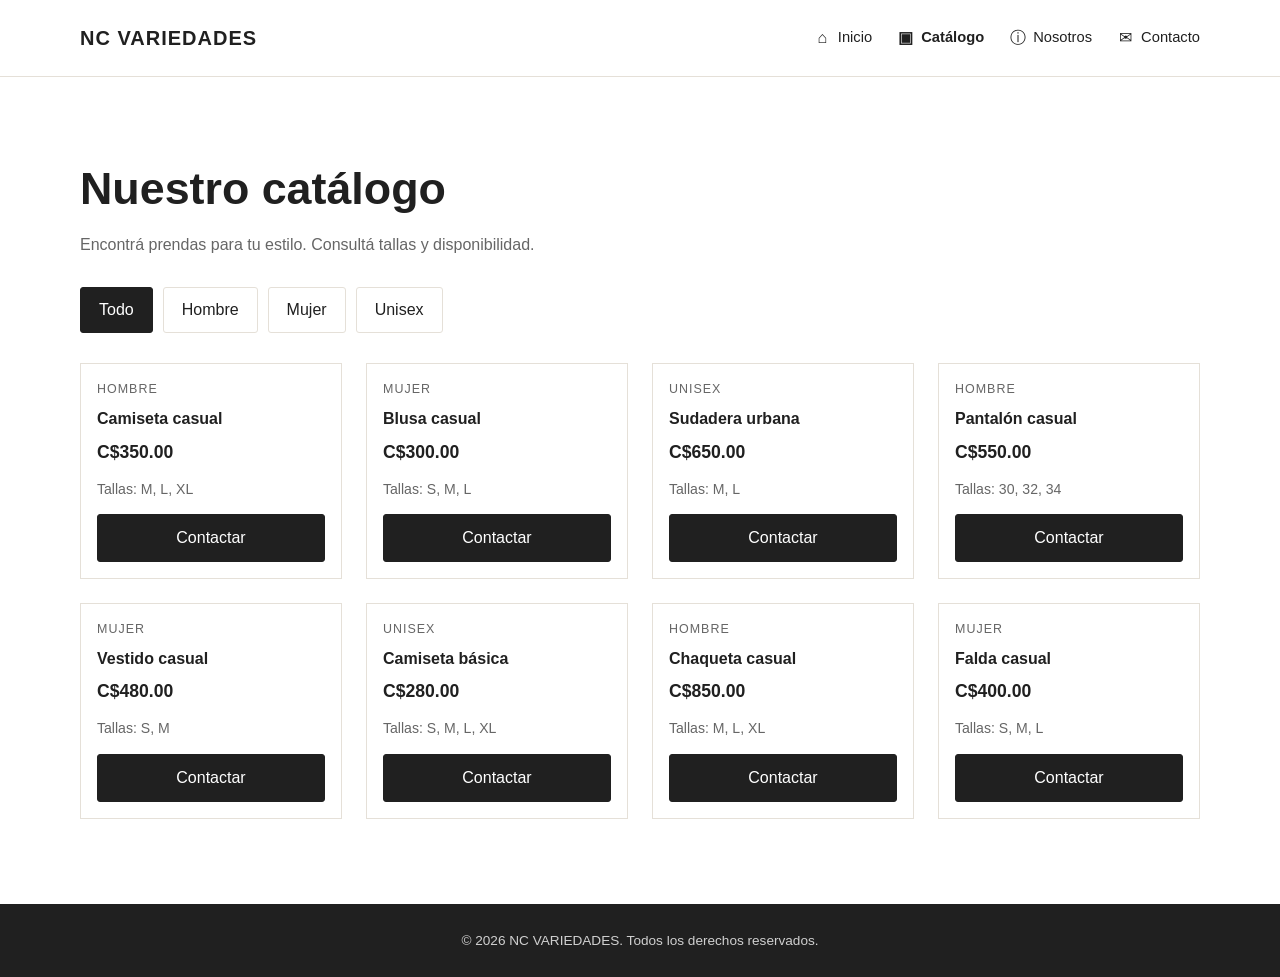
==== catalogo.html @ 1c14bca3 "Organizar archivos de NC Variedades" ====
<!DOCTYPE html>
<html lang="es">
<head>
    <meta charset="UTF-8">
    <meta name="viewport" content="width=device-width, initial-scale=1.0">

    <title>Catálogo | NC Variedades</title>
    <meta name="description" content="Explorá las prendas disponibles en NC Variedades.">

    <link rel="stylesheet" href="styles.css">

    <script src="products.js" defer></script>
    <script src="app.js" defer></script>
</head>
<body>

    <!-- ENCABEZADO -->
    <header class="header">
        <div class="container">

           <span class="logo">
    NC VARIEDADES
</span>

            <nav class="navigation">
                <a href="index.html">
                    <span class="nav-icon">⌂</span>
                    Inicio
                </a>

                <a href="catalogo.html" aria-current="page">
                    <span class="nav-icon">▣</span>
                    Catálogo
                </a>

                <a href="nosotros.html">
                    <span class="nav-icon">ⓘ</span>
                    Nosotros
                </a>

                <a href="contacto.html">
                    <span class="nav-icon">✉</span>
                    Contacto
                </a>
            </nav>

        </div>
    </header>

    <!-- CATÁLOGO -->
    <main>
        <section class="catalog-section">
            <div class="container">

                <h1>Nuestro catálogo</h1>

                <p class="section-description">
                    Encontrá prendas para tu estilo.
                    Consultá tallas y disponibilidad.
                </p>

                <!-- FILTROS DE CATEGORÍA -->
                <div id="categories" class="categories">

                    <button class="category-button active"
                            data-category="todos">
                        Todo
                    </button>

                    <button class="category-button"
                            data-category="hombre">
                        Hombre
                    </button>

                    <button class="category-button"
                            data-category="mujer">
                        Mujer
                    </button>

                    <button class="category-button"
                            data-category="unisex">
                        Unisex
                    </button>

                </div>

                <!-- AQUÍ SE CARGAN LAS PRENDAS -->
                <div id="product-list" class="product-grid">
                    <!-- JavaScript mostrará las prendas aquí. -->
                </div>

                <p id="empty-message" hidden>
                    No hay prendas disponibles en esta categoría.
                </p>

            </div>
        </section>
    </main>

    <!-- PIE DE PÁGINA -->
    <footer class="footer">
        <div class="container">
            <p>
                &copy; <span id="current-year"></span>
                NC VARIEDADES. Todos los derechos reservados.
            </p>
        </div>
    </footer>

    <!-- AÑO AUTOMÁTICO -->
    <script>
        document.getElementById("current-year").textContent =
            new Date().getFullYear();
    </script>

</body>
</html>
---- styles.css ----
/* ========================================
   NC VARIEDADES - ESTILOS GENERALES
======================================== */

:root {
    --grafito: #202020;
    --marfil: #F7F5F0;
    --arena: #B7A58A;
    --blanco: #FFFFFF;
    --texto-secundario: #666666;
    --borde: #E5E0D8;
}

* {
    margin: 0;
    padding: 0;
    box-sizing: border-box;
}

html {
    scroll-behavior: smooth;
    scroll-padding-top: 90px;
}

body {
    font-family: Arial, Helvetica, sans-serif;
    background-color: var(--marfil);
    color: var(--grafito);
    line-height: 1.6;
}

a {
    color: inherit;
    text-decoration: none;
}

button {
    font: inherit;
    cursor: pointer;
}

.container {
    width: min(1120px, 90%);
    margin: 0 auto;
}

/* ========================================
   ENCABEZADO Y NAVEGACIÓN
======================================== */

.header {
    background-color: var(--blanco);
    border-bottom: 1px solid var(--borde);
    position: sticky;
    top: 0;
    z-index: 100;
}

.header .container {
    min-height: 76px;
    display: flex;
    align-items: center;
    justify-content: space-between;
    gap: 24px;
}

.logo {
    font-size: 1.25rem;
    font-weight: 800;
    letter-spacing: 1px;
    white-space: nowrap;
}

.navigation {
    display: flex;
    align-items: center;
    gap: 24px;
}

.navigation a {
    display: inline-flex;
    align-items: center;
    font-size: 0.92rem;
    white-space: nowrap;
    transition: color 0.2s ease;
}

.navigation a:hover {
    color: #8B7355;
}

.navigation a[aria-current="page"] {
    font-weight: 700;
}

.nav-icon {
    display: inline-flex;
    align-items: center;
    justify-content: center;
    width: 19px;
    margin-right: 6px;
    font-size: 1rem;
    line-height: 1;
    filter: grayscale(1);
}

.header-button,
.button {
    display: inline-flex;
    align-items: center;
    justify-content: center;
    background-color: var(--grafito);
    color: var(--blanco);
    padding: 12px 22px;
    border: 1px solid var(--grafito);
    border-radius: 3px;
    font-weight: 600;
    transition: background-color 0.2s ease;
}

.header-button:hover,
.button:hover {
    background-color: #444444;
}

/* ========================================
   PORTADA PRINCIPAL
======================================== */

.hero {
    padding: 110px 0 120px;
    background-color: var(--marfil);
}

.hero .container {
    max-width: 850px;
    text-align: center;
}

.eyebrow {
    font-size: 0.76rem;
    font-weight: 700;
    letter-spacing: 2px;
    color: #8B7355;
    margin-bottom: 18px;
}

.hero h1 {
    font-size: clamp(2.4rem, 6vw, 4.5rem);
    line-height: 1.1;
    letter-spacing: -2px;
    max-width: 800px;
    margin: 0 auto 24px;
}

.hero-description {
    max-width: 560px;
    margin: 0 auto 30px;
    color: var(--texto-secundario);
    font-size: 1.05rem;
}

/* ========================================
   CATÁLOGO DE PRODUCTOS
======================================== */

.catalog-section {
    background-color: var(--blanco);
    padding: 85px 0;
}

.catalog-section h1,
.about-section h1,
.contact-section h1 {
    font-size: clamp(2rem, 4vw, 2.8rem);
    line-height: 1.2;
    margin-bottom: 16px;
}

.section-description {
    color: var(--texto-secundario);
}

.categories {
    display: flex;
    flex-wrap: wrap;
    gap: 10px;
    margin: 30px 0;
}

.category-button {
    background-color: transparent;
    color: var(--grafito);
    border: 1px solid var(--borde);
    border-radius: 3px;
    padding: 9px 18px;
    transition: all 0.2s ease;
}

.category-button:hover,
.category-button.active {
    background-color: var(--grafito);
    color: var(--blanco);
    border-color: var(--grafito);
}

.product-grid {
    display: grid;
    grid-template-columns: repeat(4, minmax(0, 1fr));
    gap: 24px;
}

.product-card {
    min-width: 0;
    background-color: var(--blanco);
    border: 1px solid var(--borde);
    overflow: hidden;
    transition: transform 0.2s ease, box-shadow 0.2s ease;
}

.product-card:hover {
    transform: translateY(-4px);
    box-shadow: 0 10px 24px rgba(0, 0, 0, 0.07);
}

.product-image {
    width: 100%;
    aspect-ratio: 3 / 4;
    object-fit: cover;
    display: block;
    background-color: var(--marfil);
}

.product-info {
    padding: 16px;
}

.product-category {
    color: var(--texto-secundario);
    font-size: 0.78rem;
    text-transform: uppercase;
    letter-spacing: 1px;
}

.product-name {
    font-size: 1rem;
    margin: 6px 0;
}

.product-price {
    font-size: 1.1rem;
    font-weight: 700;
    margin-bottom: 12px;
}

.product-size {
    font-size: 0.88rem;
    color: var(--texto-secundario);
    margin-bottom: 14px;
}

.product-button {
    display: block;
    text-align: center;
    width: 100%;
    padding: 10px;
    border: 1px solid var(--grafito);
    background-color: var(--grafito);
    color: var(--blanco);
    border-radius: 3px;
}

.product-button:hover {
    background-color: #444444;
}

#empty-message {
    margin-top: 24px;
    color: var(--texto-secundario);
}

/* ========================================
   SECCIÓN NOSOTROS
======================================== */

.about-section {
    padding: 85px 0;
    background-color: var(--marfil);
}

.about-section .container {
    max-width: 760px;
    text-align: center;
}

.about-section p:last-child {
    color: var(--texto-secundario);
}

/* ========================================
   CONTACTO
======================================== */

.contact-section {
    padding: 85px 0;
    text-align: center;
    background-color: var(--blanco);
}

.contact-section p:not(.eyebrow) {
    color: var(--texto-secundario);
    margin-bottom: 26px;
}

/* ========================================
   BOTONES DE CONTACTO
======================================== */

.contact-buttons {
    display: flex;
    flex-wrap: wrap;
    justify-content: center;
    gap: 15px;
    margin: 28px 0;
}

.contact-buttons .button {
    display: inline-flex;
    justify-content: center;
    align-items: center;
    gap: 9px;
    padding: 14px 25px;
    min-width: 170px;
    background-color: #171717;
    color: var(--blanco);
    border: 1px solid #171717;
    border-radius: 8px;
    font-size: 16px;
    font-weight: 700;
    text-decoration: none;
    box-shadow: 0 4px 10px rgba(0, 0, 0, 0.12);
    transition: transform 0.25s ease,
                box-shadow 0.25s ease,
                background-color 0.25s ease;
}

.contact-buttons .social-icon {
    display: inline-flex;
    align-items: center;
    justify-content: center;
    font-size: 1.15rem;
    line-height: 1;
}

.contact-buttons .button-whatsapp .social-icon {
    color: #25D366;
}

.contact-buttons .button-instagram .social-icon {
    color: #E1306C;
}

.contact-buttons .button-catalog .social-icon {
    color: var(--blanco);
}

.contact-buttons .button:hover {
    transform: translateY(-3px);
    background-color: #333333;
    box-shadow: 0 7px 16px rgba(0, 0, 0, 0.20);
}

/* ========================================
   PIE DE PÁGINA
======================================== */

.footer {
    background-color: var(--grafito);
    color: var(--blanco);
    padding: 26px 0;
    text-align: center;
}

.footer p {
    font-size: 0.85rem;
    color: #D0D0D0;
}

/* ========================================
   ADAPTACIÓN A TABLET Y MÓVIL
======================================== */

@media (max-width: 900px) {
    .product-grid {
        grid-template-columns: repeat(2, minmax(0, 1fr));
    }

    .header .container {
        flex-wrap: wrap;
        justify-content: center;
        padding: 16px 0;
    }

    .navigation {
        justify-content: center;
        gap: 16px;
        flex-wrap: wrap;
    }
}

@media (max-width: 600px) {
    .header .container {
        justify-content: center;
        gap: 14px;
    }

    .logo {
        width: 100%;
        text-align: center;
    }

    .navigation {
        justify-content: center;
        gap: 12px 16px;
    }

    .navigation a {
        font-size: 0.85rem;
    }

    .nav-icon {
        width: 16px;
        margin-right: 4px;
        font-size: 0.9rem;
    }

    .header-button {
        display: none;
    }

    .hero {
        padding: 75px 0 85px;
    }

    .hero h1 {
        letter-spacing: -1px;
    }

    .catalog-section,
    .about-section,
    .contact-section {
        padding: 60px 0;
    }

    .product-grid {
        gap: 12px;
    }

    .product-info {
        padding: 12px;
    }

    .product-name {
        font-size: 0.92rem;
    }

    .product-price {
        font-size: 1rem;
    }

    .product-button {
        font-size: 0.85rem;
    }

    .contact-buttons {
        flex-direction: column;
        align-items: stretch;
    }

    .contact-buttons .button {
        width: 100%;
        min-width: 0;
        box-sizing: border-box;
    }
}
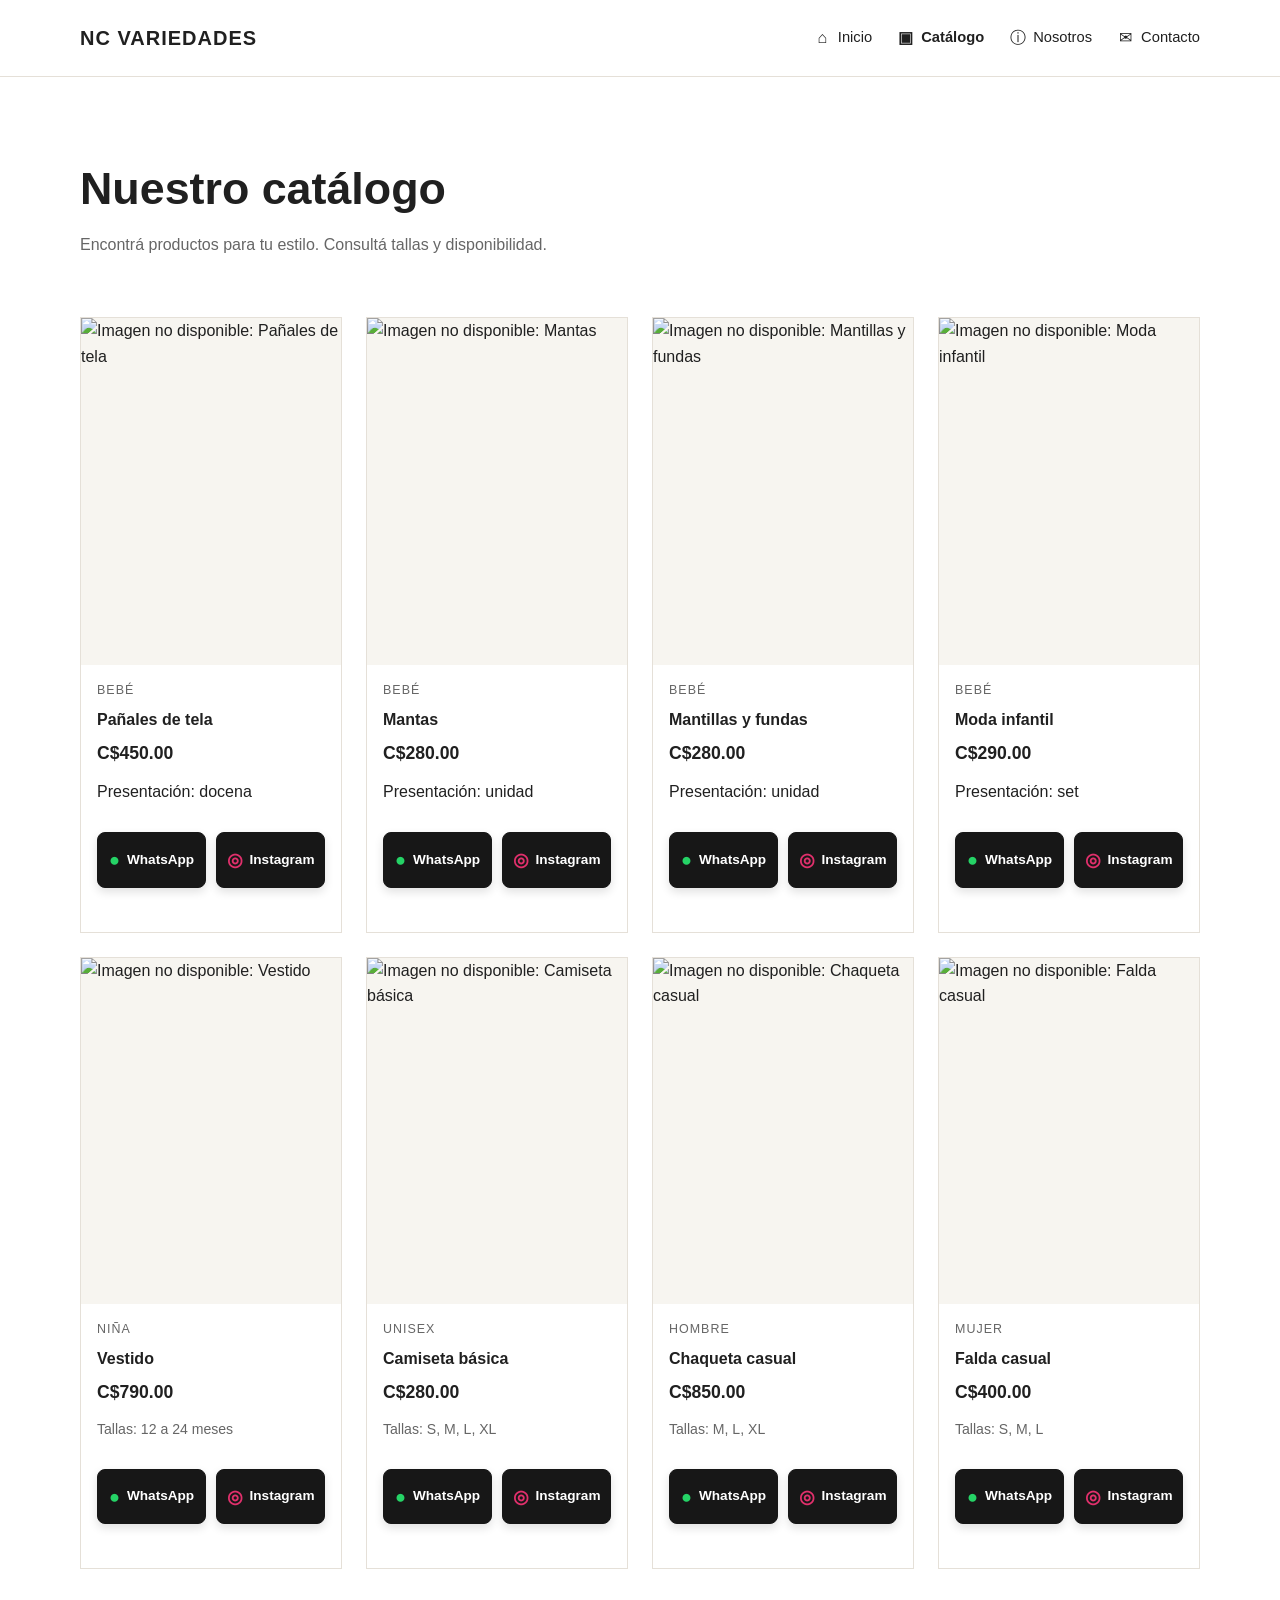
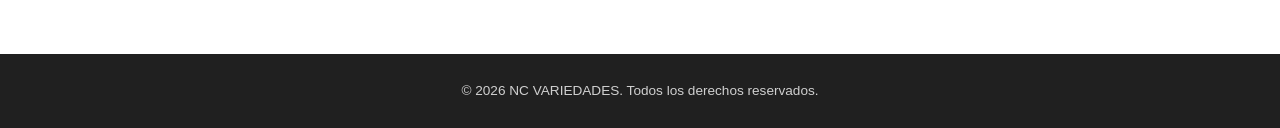
==== commit f30595e4: "update 2" ====
--- a/catalogo.html
+++ b/catalogo.html
@@ -6,10 +6,11 @@
     <meta name="viewport" content="width=device-width, initial-scale=1.0">
 
     <title>Catálogo | NC Variedades</title>
-    <meta name="description" content="Explorá las prendas disponibles en NC Variedades.">
+    <meta name="description" content="Explorá los productos disponibles en NC Variedades.">
 
     <link rel="stylesheet" href="styles.css">
 
+    <!-- Inventario y funcionamiento del catálogo -->
     <script src="products.js" defer></script>
     <script src="app.js" defer></script>
 </head>
@@ -19,9 +20,7 @@
     <header class="header">
         <div class="container">
 
-           <span class="logo">
-    NC VARIEDADES
-</span>
+            <span class="logo">NC VARIEDADES</span>
 
             <nav class="navigation">
                 <a href="index.html">
@@ -56,42 +55,31 @@
                 <h1>Nuestro catálogo</h1>
 
                 <p class="section-description">
-                    Encontrá prendas para tu estilo.
+                    Encontrá productos para tu estilo.
                     Consultá tallas y disponibilidad.
                 </p>
 
-                <!-- FILTROS DE CATEGORÍA -->
-                <div id="categories" class="categories">
-
-                    <button class="category-button active"
-                            data-category="todos">
-                        Todo
-                    </button>
-
-                    <button class="category-button"
-                            data-category="hombre">
-                        Hombre
-                    </button>
-
-                    <button class="category-button"
-                            data-category="mujer">
-                        Mujer
-                    </button>
-
-                    <button class="category-button"
-                            data-category="unisex">
-                        Unisex
-                    </button>
-
+                <!-- CATEGORÍAS GENERADAS AUTOMÁTICAMENTE -->
+                <div
+                    id="categories"
+                    class="categories"
+                    aria-label="Filtrar productos por categoría"
+                >
+                    <!-- app.js generará los botones aquí -->
                 </div>
 
-                <!-- AQUÍ SE CARGAN LAS PRENDAS -->
-                <div id="product-list" class="product-grid">
-                    <!-- JavaScript mostrará las prendas aquí. -->
+                <!-- PRODUCTOS DEL INVENTARIO -->
+                <div
+                    id="product-list"
+                    class="product-grid"
+                    aria-live="polite"
+                >
+                    <!-- app.js mostrará los productos aquí -->
                 </div>
 
+                <!-- MENSAJE CUANDO NO HAY PRODUCTOS -->
                 <p id="empty-message" hidden>
-                    No hay prendas disponibles en esta categoría.
+                    No hay productos disponibles en esta categoría.
                 </p>
 
             </div>
@@ -108,11 +96,5 @@
         </div>
     </footer>
 
-    <!-- AÑO AUTOMÁTICO -->
-    <script>
-        document.getElementById("current-year").textContent =
-            new Date().getFullYear();
-    </script>
-
 </body>
 </html>
--- a/styles.css
+++ b/styles.css
@@ -273,6 +273,54 @@
 
 .product-button:hover {
     background-color: #444444;
+}
+
+/* BOTONES DEL CATÁLOGO: MISMO ESTILO QUE CONTACTO */
+
+.product-buttons {
+    display: grid;
+    grid-template-columns: 1fr 1fr;
+    gap: 10px;
+    margin: 28px 0;
+}
+
+.product-buttons .product-button {
+    display: inline-flex;
+    justify-content: center;
+    align-items: center;
+    gap: 7px;
+    width: 100%;
+    min-width: 0;
+    padding: 12px 8px;
+    background-color: #171717;
+    color: var(--blanco);
+    border: 1px solid #171717;
+    border-radius: 8px;
+    font-size: 0.85rem;
+    font-weight: 700;
+    text-decoration: none;
+    box-shadow: 0 4px 10px rgba(0, 0, 0, 0.12);
+    transition: transform 0.25s ease,
+                box-shadow 0.25s ease,
+                background-color 0.25s ease;
+}
+
+.product-buttons .product-button:hover {
+    transform: translateY(-3px);
+    background-color: #333333;
+    box-shadow: 0 7px 16px rgba(0, 0, 0, 0.20);
+}
+
+.product-buttons .whatsapp-button::before {
+    content: "●";
+    color: #25D366;
+    font-size: 1.15rem;
+}
+
+.product-buttons .instagram-button::before {
+    content: "◎";
+    color: #E1306C;
+    font-size: 1.15rem;
 }
 
 #empty-message {
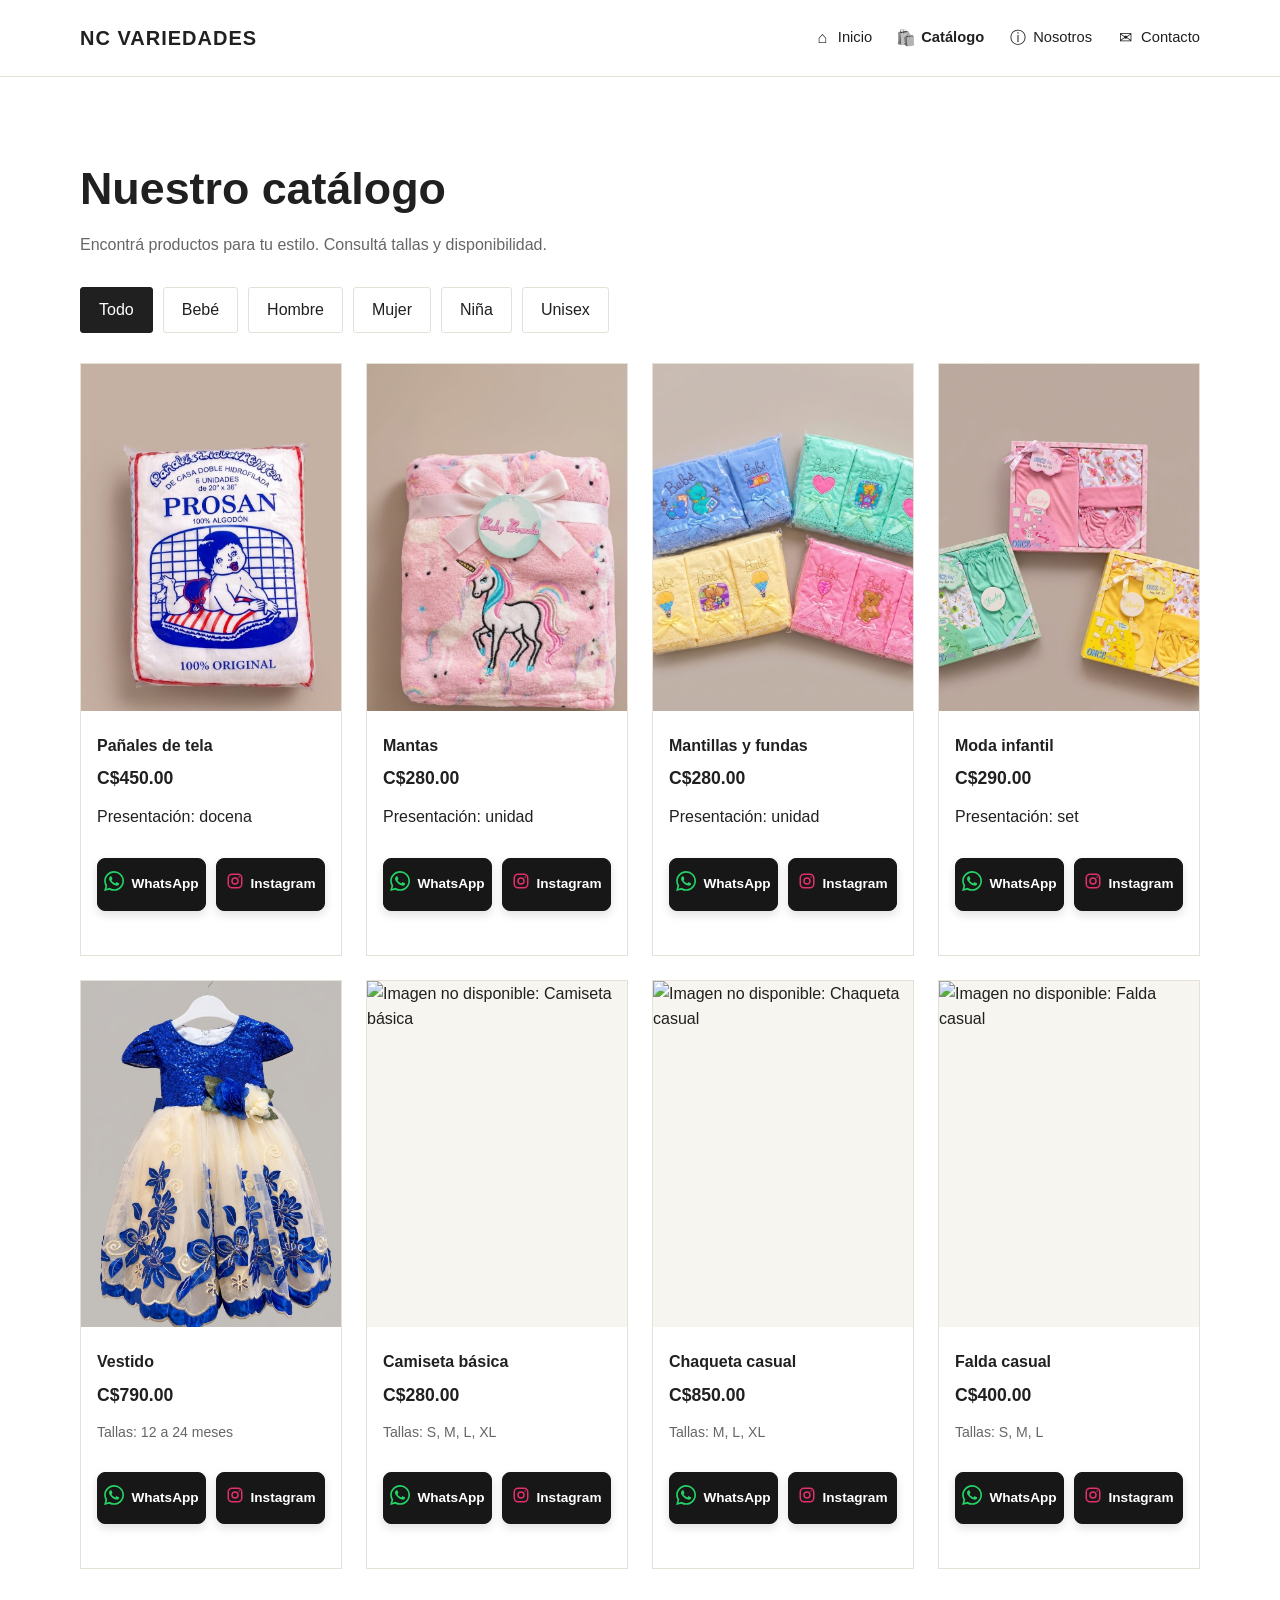
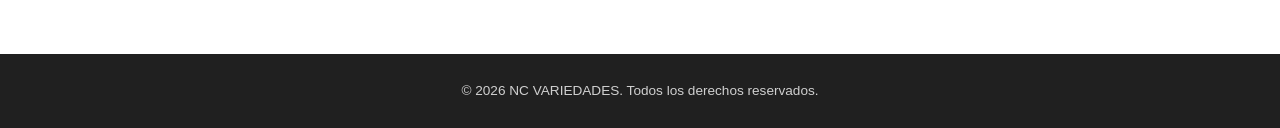
==== commit ad20b94e: "nuevo" ====
--- a/catalogo.html
+++ b/catalogo.html
@@ -28,10 +28,12 @@
                     Inicio
                 </a>
 
-                <a href="catalogo.html" aria-current="page">
-                    <span class="nav-icon">▣</span>
-                    Catálogo
-                </a>
+               
+<a href="catalogo.html" aria-current="page">
+    <span class="nav-icon">🛍️</span>
+    Catálogo
+</a>
+
 
                 <a href="nosotros.html">
                     <span class="nav-icon">ⓘ</span>
--- a/styles.css
+++ b/styles.css
@@ -311,17 +311,14 @@
     box-shadow: 0 7px 16px rgba(0, 0, 0, 0.20);
 }
 
-.product-buttons .whatsapp-button::before {
-    content: "●";
-    color: #25D366;
-    font-size: 1.15rem;
-}
-
+
+/* Los logos del catálogo ahora los genera app.js con SVG */
+.product-buttons .whatsapp-button::before,
 .product-buttons .instagram-button::before {
-    content: "◎";
-    color: #E1306C;
-    font-size: 1.15rem;
-}
+    content: none;
+    display: none;
+}
+
 
 #empty-message {
     margin-top: 24px;
@@ -532,3 +529,175 @@
         box-sizing: border-box;
     }
 }
+
+/* ========================================
+   IMÁGENES AMPLIADAS DEL CATÁLOGO
+======================================== */
+
+/* Indicar que las fotos se pueden ampliar */
+.product-image-zoom {
+    cursor: zoom-in;
+    transition: transform 0.2s ease;
+}
+
+.product-image-zoom:hover {
+    transform: scale(1.02);
+}
+
+.product-image-zoom:focus-visible {
+    outline: 3px solid var(--arena);
+    outline-offset: -3px;
+}
+
+/* Fondo oscuro de la ventana */
+.image-modal {
+    display: none;
+    position: fixed;
+    inset: 0;
+    z-index: 9999;
+    padding: 60px 20px 30px;
+    background: rgba(32, 32, 32, 0.88);
+    align-items: center;
+    justify-content: center;
+    flex-direction: column;
+    gap: 14px;
+}
+
+.image-modal.is-open {
+    display: flex;
+}
+
+/* Evitar que la página se desplace mientras se ve la foto */
+body.image-modal-open {
+    overflow: hidden;
+}
+
+/* Imagen ampliada, sin deformaciones */
+.image-modal-content {
+    display: block;
+    width: auto;
+    height: auto;
+    max-width: min(90vw, 900px);
+    max-height: 78vh;
+    object-fit: contain;
+    border-radius: 8px;
+    background-color: var(--blanco);
+    box-shadow: 0 12px 40px rgba(0, 0, 0, 0.30);
+}
+
+/* Nombre del producto */
+.image-modal-caption {
+    color: var(--blanco);
+    text-align: center;
+    font-size: 1rem;
+    font-weight: 600;
+    margin: 0;
+}
+
+/* Botón para cerrar la imagen */
+.image-modal-close {
+    position: absolute;
+    top: 12px;
+    right: 22px;
+    display: flex;
+    align-items: center;
+    justify-content: center;
+    width: 46px;
+    height: 46px;
+    padding: 0;
+    border: 1px solid rgba(255, 255, 255, 0.4);
+    border-radius: 50%;
+    background: rgba(255, 255, 255, 0.12);
+    color: var(--blanco);
+    font-size: 2rem;
+    line-height: 1;
+    cursor: pointer;
+    transition: background-color 0.2s ease;
+}
+
+.image-modal-close:hover {
+    background: rgba(255, 255, 255, 0.25);
+}
+
+/* Ajustes para los botones de contacto en teléfonos */
+@media (max-width: 600px) {
+    .contacto-buttons,
+    .contact-buttons,
+    .social-buttons,
+    .product-buttons {
+        width: 100%;
+        max-width: 100%;
+        min-width: 0;
+        box-sizing: border-box;
+    }
+
+    .contacto-buttons a,
+    .contact-buttons a,
+    .social-buttons a,
+    .product-buttons a,
+    .contacto-buttons button,
+    .contact-buttons button,
+    .social-buttons button,
+    .product-buttons button {
+        display: flex;
+        align-items: center;
+        justify-content: center;
+        gap: 6px;
+        width: 100%;
+        max-width: 100%;
+        min-width: 0;
+        padding: 10px 8px;
+        box-sizing: border-box;
+        white-space: normal;
+        overflow-wrap: anywhere;
+        text-align: center;
+    }
+
+    .contacto-buttons svg,
+    .contact-buttons svg,
+    .social-buttons svg,
+    .product-buttons svg {
+        flex-shrink: 0;
+    }
+}
+/* Ajustes para los botones de contacto en teléfonos */
+@media (max-width: 600px) {
+    .contacto-buttons,
+    .contact-buttons,
+    .social-buttons {
+        width: 100%;
+        max-width: 100%;
+        box-sizing: border-box;
+    }
+
+    .contacto-buttons a,
+    .contact-buttons a,
+    .social-buttons a,
+    .contacto-buttons button,
+    .contact-buttons button,
+    .social-buttons button {
+        max-width: 100%;
+        min-width: 0;
+        box-sizing: border-box;
+        white-space: normal;
+        overflow-wrap: anywhere;
+        text-align: center;
+    }
+}
+/* Instagram: logo rosado y texto blanco */
+.product-buttons .instagram-button {
+    color: #fff !important;
+}
+
+.product-buttons .instagram-button svg {
+    color: #E1306C !important;
+}
+
+/* WhatsApp: logo verde y texto blanco */
+.product-buttons .whatsapp-button {
+    color: #fff !important;
+}
+
+.product-buttons .whatsapp-button svg {
+    color: #25D366 !important;
+}
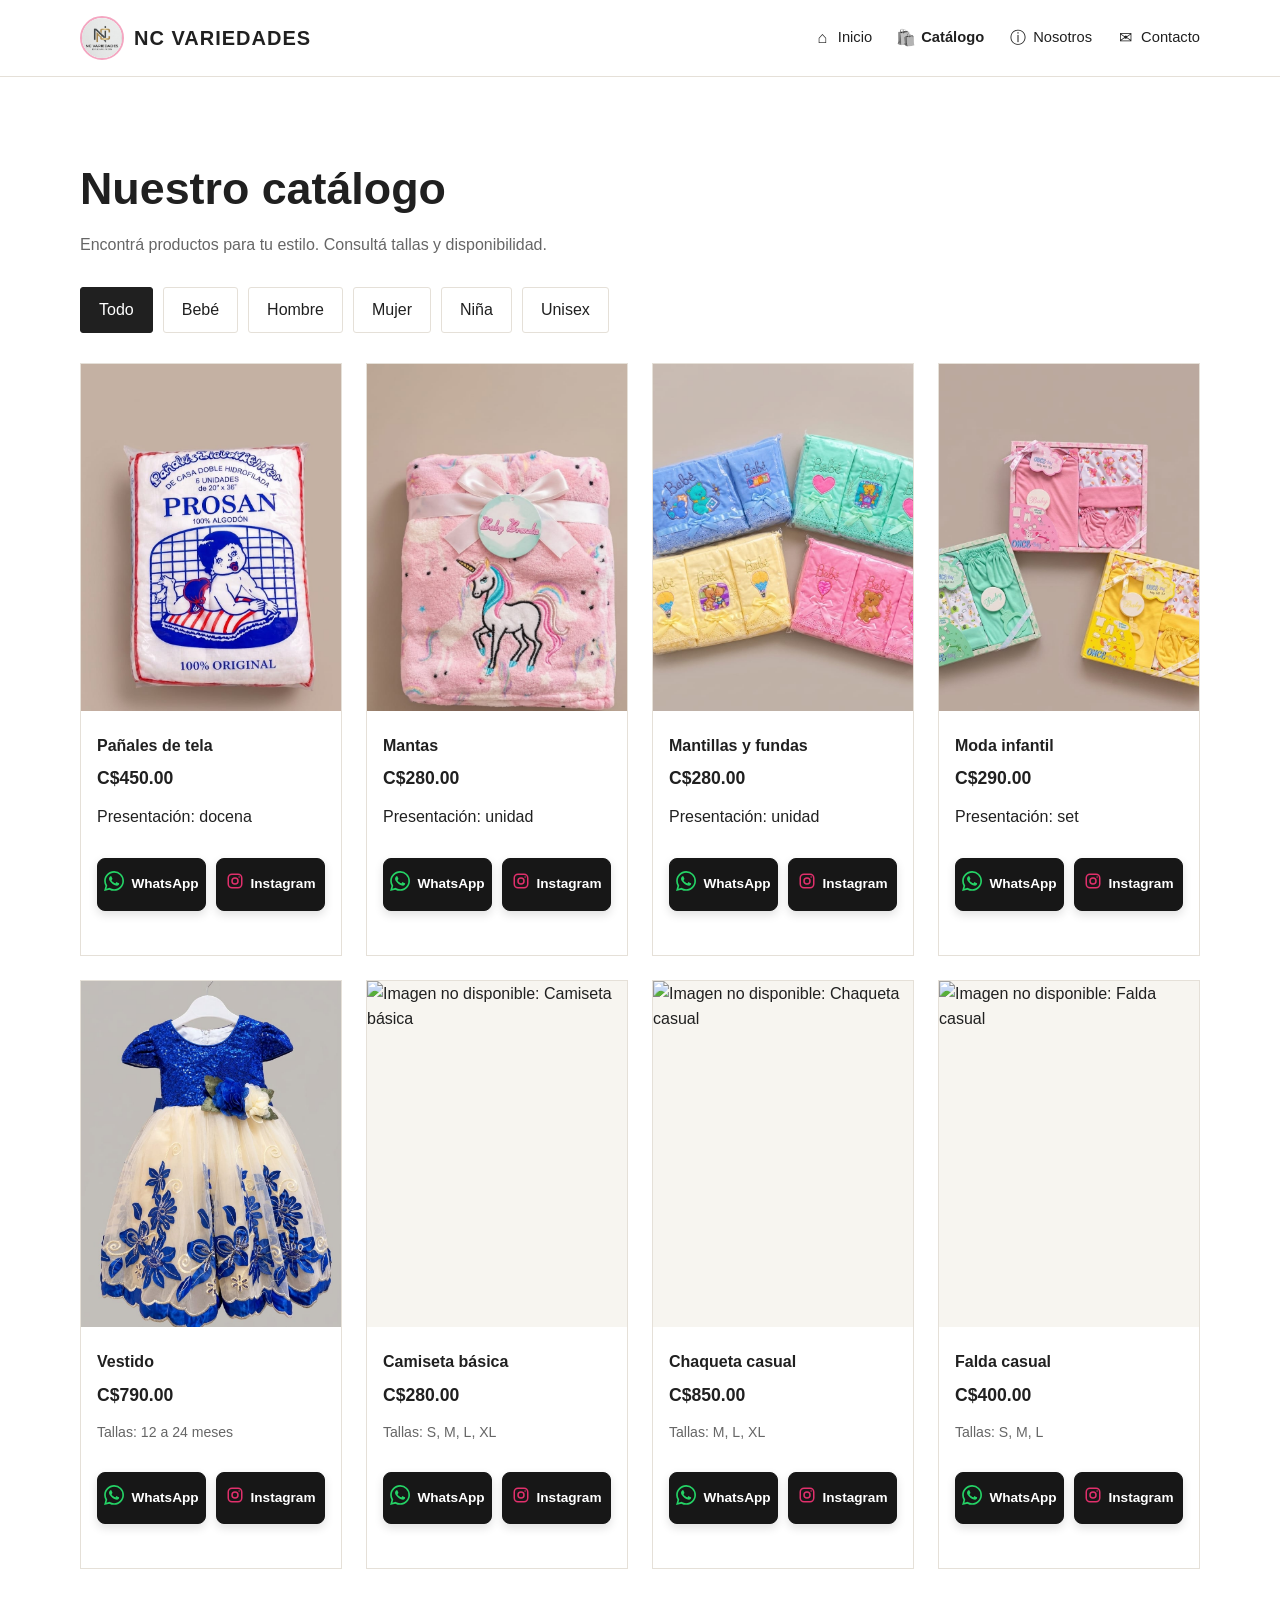
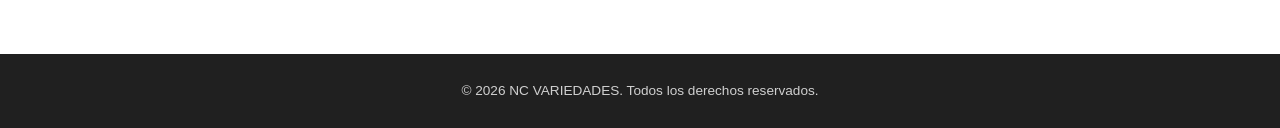
==== commit 92576680: "niu" ====
--- a/catalogo.html
+++ b/catalogo.html
@@ -19,8 +19,10 @@
     <!-- ENCABEZADO -->
     <header class="header">
         <div class="container">
-
-            <span class="logo">NC VARIEDADES</span>
+<span class="logo">
+    <img src="logo/oficial.png" alt="Logo de NC Variedades" class="logo-image">
+    <span>NC VARIEDADES</span>
+</span>
 
             <nav class="navigation">
                 <a href="index.html">
--- a/styles.css
+++ b/styles.css
@@ -660,28 +660,47 @@
         flex-shrink: 0;
     }
 }
-/* Ajustes para los botones de contacto en teléfonos */
+/* Botones compactos para teléfonos */
 @media (max-width: 600px) {
-    .contacto-buttons,
-    .contact-buttons,
-    .social-buttons {
+    .contact-buttons {
+        display: flex;
+        flex-direction: column;
+        align-items: center;
+        gap: 10px;
         width: 100%;
-        max-width: 100%;
+    }
+
+    .contact-buttons .button {
+        display: inline-flex;
+        flex-direction: row;
+        flex: 0 0 auto;
+        align-items: center;
+        justify-content: center;
+        align-self: center;
+        width: auto;
+        min-width: 140px;
+        max-width: 190px;
+        padding: 10px 12px;
+        gap: 7px;
+        font-size: 13px;
+        line-height: 1.2;
+        white-space: nowrap;
+        overflow: visible;
         box-sizing: border-box;
     }
 
-    .contacto-buttons a,
-    .contact-buttons a,
-    .social-buttons a,
-    .contacto-buttons button,
-    .contact-buttons button,
-    .social-buttons button {
-        max-width: 100%;
-        min-width: 0;
-        box-sizing: border-box;
-        white-space: normal;
-        overflow-wrap: anywhere;
-        text-align: center;
+    .contact-buttons .social-icon {
+        display: inline-flex;
+        flex: 0 0 auto;
+        align-items: center;
+        justify-content: center;
+    }
+
+    .contact-buttons .social-icon svg {
+        display: block;
+        width: 16px;
+        height: 16px;
+        flex-shrink: 0;
     }
 }
 /* Instagram: logo rosado y texto blanco */
@@ -700,4 +719,66 @@
 
 .product-buttons .whatsapp-button svg {
     color: #25D366 !important;
+}
+.button-catalog .social-icon {
+    filter: grayscale(1);
+}
+/* Botones del catálogo en columna solo en teléfonos */
+@media (max-width: 600px) {
+    .product-buttons {
+        display: flex;
+        flex-direction: column;
+        align-items: center;
+        gap: 12px;
+        width: 100%;
+    }
+
+    .product-buttons a,
+    .product-buttons button {
+        width: 100%;
+        max-width: 280px;
+        min-width: 0;
+        box-sizing: border-box;
+        white-space: nowrap;
+        justify-content: center;
+    }
+}
+/* Alinear las tarjetas del catálogo en teléfonos */
+@media (max-width: 600px) {
+    .product-card {
+        display: flex;
+        flex-direction: column;
+        height: 100%;
+    }
+
+    .product-card h3 {
+        line-height: 1.3;
+        min-height: 2.6em;
+    }
+
+    .product-buttons {
+        margin-top: auto;
+    }
+}
+/* Imagen del logo */
+.logo {
+    display: flex;
+    align-items: center;
+    gap: 10px;
+}
+
+.logo-image {
+    width: 44px;
+    height: 44px;
+    border-radius: 50%;
+    object-fit: cover;
+    border: 2px solid #f4a6c1;
+    flex-shrink: 0;
+}
+
+@media (max-width: 600px) {
+    .logo-image {
+        width: 36px;
+        height: 36px;
+    }
 }
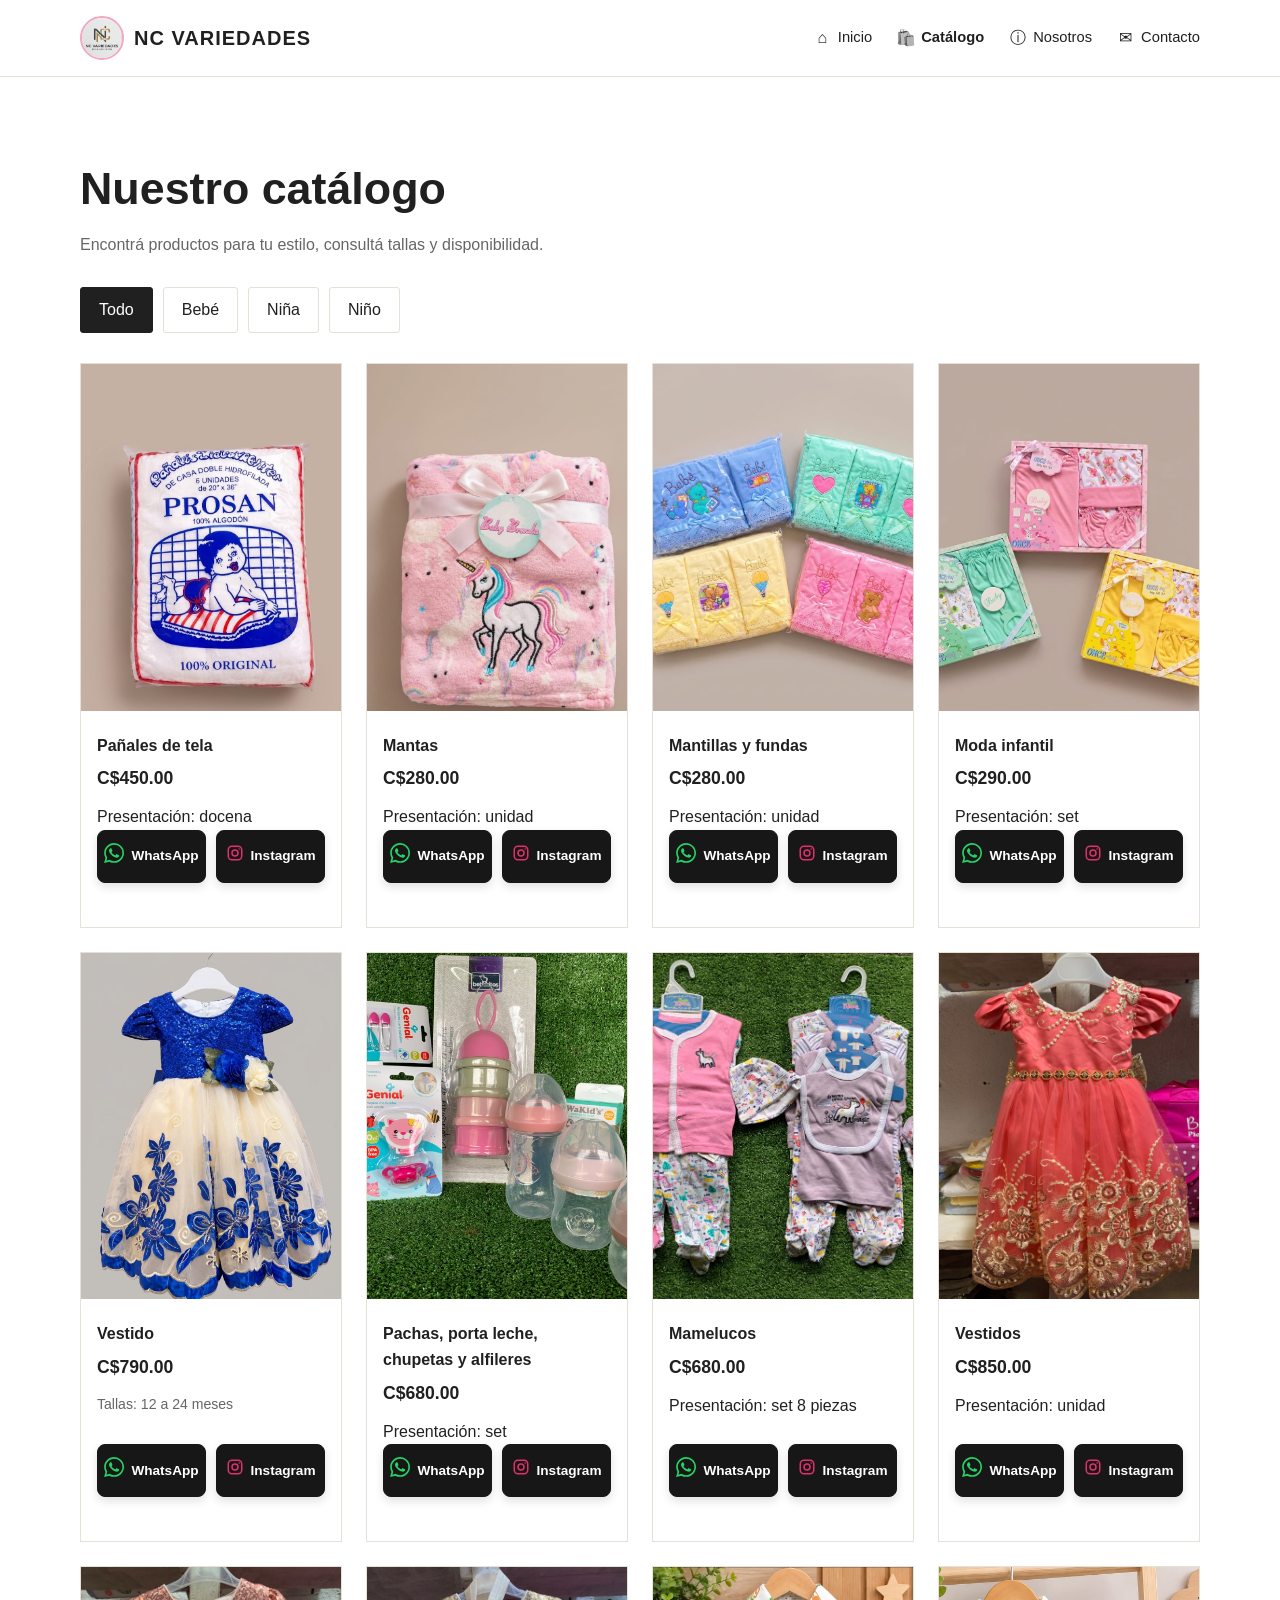
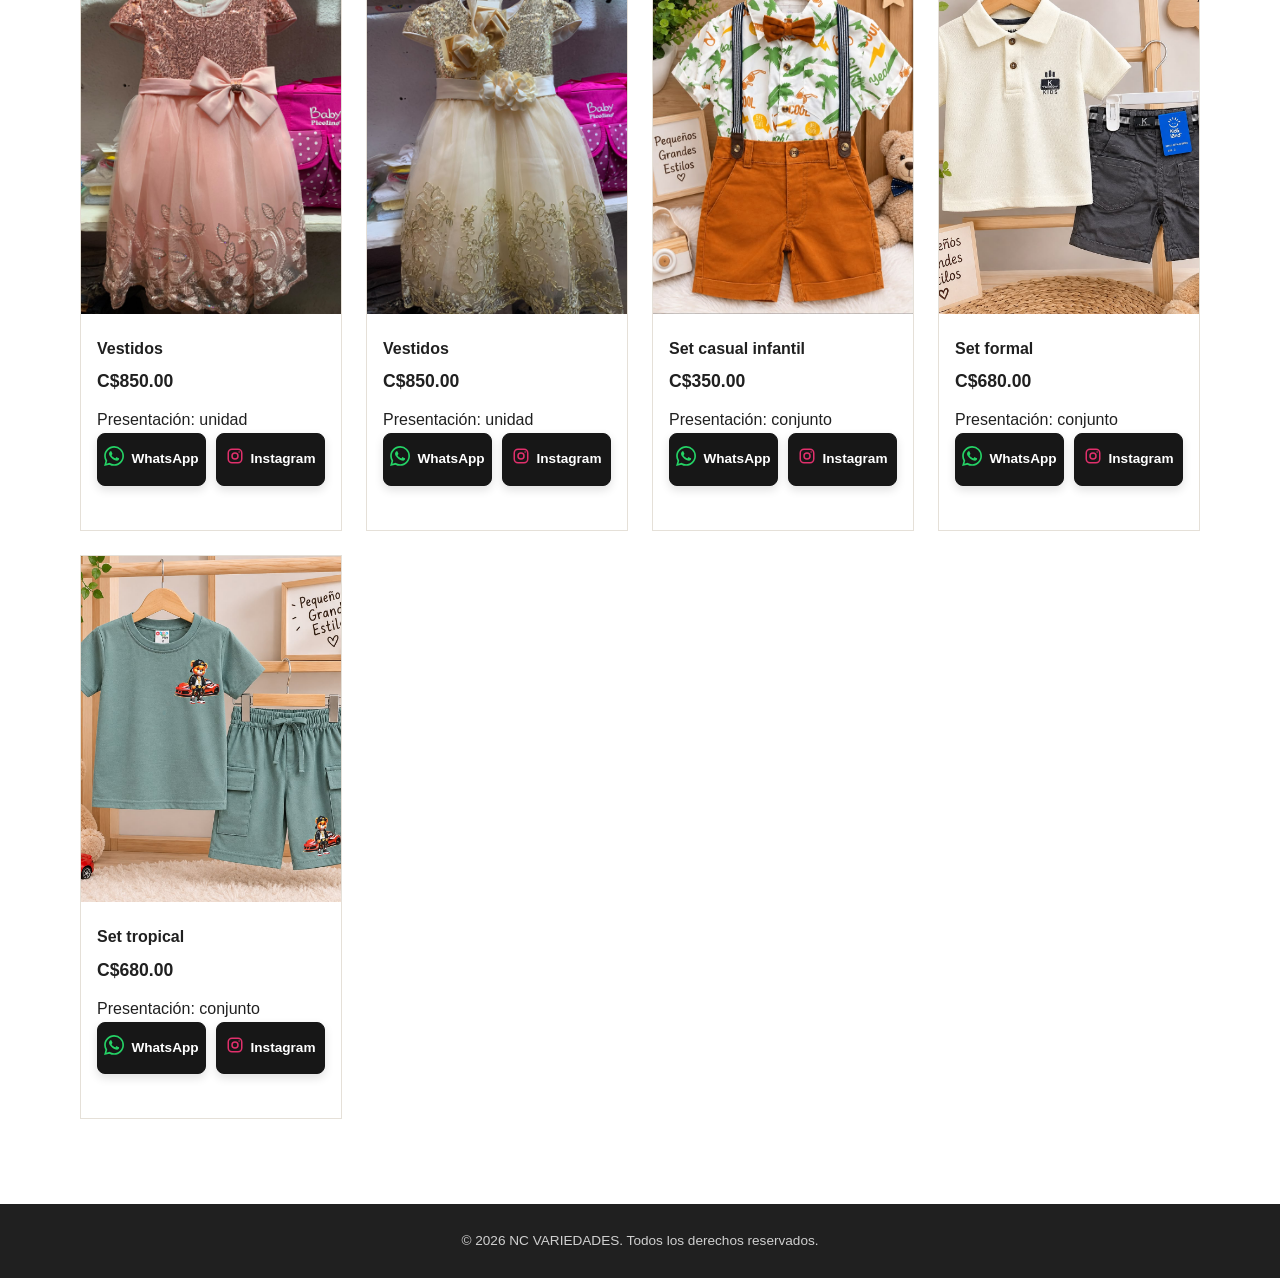
==== commit 6d911916: "sa" ====
--- a/catalogo.html
+++ b/catalogo.html
@@ -19,10 +19,15 @@
     <!-- ENCABEZADO -->
     <header class="header">
         <div class="container">
+
 <span class="logo">
-    <img src="logo/oficial.png" alt="Logo de NC Variedades" class="logo-image">
+    <img src="logo/oficial.png"
+         alt="Logo de NC Variedades"
+         class="logo-image"
+         onclick="abrirLogo()">
     <span>NC VARIEDADES</span>
 </span>
+
 
             <nav class="navigation">
                 <a href="index.html">
@@ -59,8 +64,8 @@
                 <h1>Nuestro catálogo</h1>
 
                 <p class="section-description">
-                    Encontrá productos para tu estilo.
-                    Consultá tallas y disponibilidad.
+                    Encontrá productos para tu estilo,
+                    consultá tallas y disponibilidad.
                 </p>
 
                 <!-- CATEGORÍAS GENERADAS AUTOMÁTICAMENTE -->
@@ -90,6 +95,7 @@
         </section>
     </main>
 
+
     <!-- PIE DE PÁGINA -->
     <footer class="footer">
         <div class="container">
@@ -100,5 +106,27 @@
         </div>
     </footer>
 
+    <!-- AÑO AUTOMÁTICO -->
+    <script>
+        document.getElementById("current-year").textContent =
+            new Date().getFullYear();
+    </script>
+
+    <!-- VISOR DEL LOGO EN GRANDE -->
+    <div id="visorLogo" class="visor-logo" onclick="cerrarLogo()">
+        <span class="cerrar-logo">&times;</span>
+        <img src="logo/oficial.png" alt="Logo de NC Variedades ampliado">
+    </div>
+
+    <script>
+        function abrirLogo() {
+            document.getElementById("visorLogo").style.display = "flex";
+        }
+
+        function cerrarLogo() {
+            document.getElementById("visorLogo").style.display = "none";
+        }
+    </script>
+
 </body>
 </html>
--- a/styles.css
+++ b/styles.css
@@ -66,10 +66,25 @@
 }
 
 .logo {
+    display: flex;
+    align-items: center;
+    gap: 10px;
     font-size: 1.25rem;
     font-weight: 800;
     letter-spacing: 1px;
     white-space: nowrap;
+}
+
+.logo-image {
+    display: block;
+    width: 44px;
+    height: 44px;
+    flex: 0 0 44px;
+    border-radius: 50%;
+    object-fit: cover;
+    border: 2px solid #f4a6c1;
+    color: transparent;
+    font-size: 0;
 }
 
 .navigation {
@@ -225,10 +240,10 @@
 }
 
 .product-image {
+    display: block;
     width: 100%;
     aspect-ratio: 3 / 4;
     object-fit: cover;
-    display: block;
     background-color: var(--marfil);
 }
 
@@ -275,7 +290,9 @@
     background-color: #444444;
 }
 
-/* BOTONES DEL CATÁLOGO: MISMO ESTILO QUE CONTACTO */
+/* ========================================
+   BOTONES DEL CATÁLOGO
+======================================== */
 
 .product-buttons {
     display: grid;
@@ -311,14 +328,28 @@
     box-shadow: 0 7px 16px rgba(0, 0, 0, 0.20);
 }
 
-
-/* Los logos del catálogo ahora los genera app.js con SVG */
+/* Los logos del catálogo se generan con SVG */
 .product-buttons .whatsapp-button::before,
 .product-buttons .instagram-button::before {
     content: none;
     display: none;
 }
 
+.product-buttons .instagram-button {
+    color: #fff !important;
+}
+
+.product-buttons .instagram-button svg {
+    color: #E1306C !important;
+}
+
+.product-buttons .whatsapp-button {
+    color: #fff !important;
+}
+
+.product-buttons .whatsapp-button svg {
+    color: #25D366 !important;
+}
 
 #empty-message {
     margin-top: 24px;
@@ -408,6 +439,7 @@
 
 .contact-buttons .button-catalog .social-icon {
     color: var(--blanco);
+    filter: grayscale(1);
 }
 
 .contact-buttons .button:hover {
@@ -433,7 +465,7 @@
 }
 
 /* ========================================
-   ADAPTACIÓN A TABLET Y MÓVIL
+   ADAPTACIÓN A TABLET
 ======================================== */
 
 @media (max-width: 900px) {
@@ -454,6 +486,10 @@
     }
 }
 
+/* ========================================
+   ADAPTACIÓN A TELÉFONOS
+======================================== */
+
 @media (max-width: 600px) {
     .header .container {
         justify-content: center;
@@ -462,7 +498,14 @@
 
     .logo {
         width: 100%;
+        justify-content: center;
         text-align: center;
+    }
+
+    .logo-image {
+        width: 36px;
+        height: 36px;
+        flex-basis: 36px;
     }
 
     .navigation {
@@ -519,151 +562,6 @@
     }
 
     .contact-buttons {
-        flex-direction: column;
-        align-items: stretch;
-    }
-
-    .contact-buttons .button {
-        width: 100%;
-        min-width: 0;
-        box-sizing: border-box;
-    }
-}
-
-/* ========================================
-   IMÁGENES AMPLIADAS DEL CATÁLOGO
-======================================== */
-
-/* Indicar que las fotos se pueden ampliar */
-.product-image-zoom {
-    cursor: zoom-in;
-    transition: transform 0.2s ease;
-}
-
-.product-image-zoom:hover {
-    transform: scale(1.02);
-}
-
-.product-image-zoom:focus-visible {
-    outline: 3px solid var(--arena);
-    outline-offset: -3px;
-}
-
-/* Fondo oscuro de la ventana */
-.image-modal {
-    display: none;
-    position: fixed;
-    inset: 0;
-    z-index: 9999;
-    padding: 60px 20px 30px;
-    background: rgba(32, 32, 32, 0.88);
-    align-items: center;
-    justify-content: center;
-    flex-direction: column;
-    gap: 14px;
-}
-
-.image-modal.is-open {
-    display: flex;
-}
-
-/* Evitar que la página se desplace mientras se ve la foto */
-body.image-modal-open {
-    overflow: hidden;
-}
-
-/* Imagen ampliada, sin deformaciones */
-.image-modal-content {
-    display: block;
-    width: auto;
-    height: auto;
-    max-width: min(90vw, 900px);
-    max-height: 78vh;
-    object-fit: contain;
-    border-radius: 8px;
-    background-color: var(--blanco);
-    box-shadow: 0 12px 40px rgba(0, 0, 0, 0.30);
-}
-
-/* Nombre del producto */
-.image-modal-caption {
-    color: var(--blanco);
-    text-align: center;
-    font-size: 1rem;
-    font-weight: 600;
-    margin: 0;
-}
-
-/* Botón para cerrar la imagen */
-.image-modal-close {
-    position: absolute;
-    top: 12px;
-    right: 22px;
-    display: flex;
-    align-items: center;
-    justify-content: center;
-    width: 46px;
-    height: 46px;
-    padding: 0;
-    border: 1px solid rgba(255, 255, 255, 0.4);
-    border-radius: 50%;
-    background: rgba(255, 255, 255, 0.12);
-    color: var(--blanco);
-    font-size: 2rem;
-    line-height: 1;
-    cursor: pointer;
-    transition: background-color 0.2s ease;
-}
-
-.image-modal-close:hover {
-    background: rgba(255, 255, 255, 0.25);
-}
-
-/* Ajustes para los botones de contacto en teléfonos */
-@media (max-width: 600px) {
-    .contacto-buttons,
-    .contact-buttons,
-    .social-buttons,
-    .product-buttons {
-        width: 100%;
-        max-width: 100%;
-        min-width: 0;
-        box-sizing: border-box;
-    }
-
-    .contacto-buttons a,
-    .contact-buttons a,
-    .social-buttons a,
-    .product-buttons a,
-    .contacto-buttons button,
-    .contact-buttons button,
-    .social-buttons button,
-    .product-buttons button {
-        display: flex;
-        align-items: center;
-        justify-content: center;
-        gap: 6px;
-        width: 100%;
-        max-width: 100%;
-        min-width: 0;
-        padding: 10px 8px;
-        box-sizing: border-box;
-        white-space: normal;
-        overflow-wrap: anywhere;
-        text-align: center;
-    }
-
-    .contacto-buttons svg,
-    .contact-buttons svg,
-    .social-buttons svg,
-    .product-buttons svg {
-        flex-shrink: 0;
-    }
-}
-/* Botones compactos para teléfonos */
-@media (max-width: 600px) {
-    .contact-buttons {
-        display: flex;
         flex-direction: column;
         align-items: center;
         gap: 10px;
@@ -702,29 +600,38 @@
         height: 16px;
         flex-shrink: 0;
     }
-}
-/* Instagram: logo rosado y texto blanco */
-.product-buttons .instagram-button {
-    color: #fff !important;
-}
-
-.product-buttons .instagram-button svg {
-    color: #E1306C !important;
-}
-
-/* WhatsApp: logo verde y texto blanco */
-.product-buttons .whatsapp-button {
-    color: #fff !important;
-}
-
-.product-buttons .whatsapp-button svg {
-    color: #25D366 !important;
-}
-.button-catalog .social-icon {
-    filter: grayscale(1);
-}
-/* Botones del catálogo en columna solo en teléfonos */
-@media (max-width: 600px) {
+
+    /* Botones de contacto y catálogo */
+    .contacto-buttons,
+    .contact-buttons,
+    .social-buttons,
+    .product-buttons {
+        max-width: 100%;
+        min-width: 0;
+        box-sizing: border-box;
+    }
+
+    .contacto-buttons a,
+    .contact-buttons a,
+    .social-buttons a,
+    .product-buttons a,
+    .contacto-buttons button,
+    .contact-buttons button,
+    .social-buttons button,
+    .product-buttons button {
+        gap: 6px;
+        box-sizing: border-box;
+        text-align: center;
+    }
+
+    .contacto-buttons svg,
+    .contact-buttons svg,
+    .social-buttons svg,
+    .product-buttons svg {
+        flex-shrink: 0;
+    }
+
+    /* Botones del catálogo en columna */
     .product-buttons {
         display: flex;
         flex-direction: column;
@@ -735,15 +642,156 @@
 
     .product-buttons a,
     .product-buttons button {
+        display: flex;
+        align-items: center;
+        justify-content: center;
         width: 100%;
         max-width: 280px;
         min-width: 0;
+        min-height: 44px;
         box-sizing: border-box;
         white-space: nowrap;
-        justify-content: center;
-    }
-}
-/* Alinear las tarjetas del catálogo en teléfonos */
+        text-align: center;
+    }
+
+    /* Alinear las tarjetas del catálogo */
+    .product-card {
+        display: flex;
+        flex-direction: column;
+        height: 100%;
+    }
+
+    .product-card h3 {
+        line-height: 1.3;
+        min-height: 2.6em;
+    }
+
+    .product-buttons {
+        margin-top: auto;
+    }
+}
+
+/* ========================================
+   IMÁGENES AMPLIADAS DEL CATÁLOGO
+======================================== */
+
+.product-image-zoom {
+    cursor: zoom-in;
+    transition: transform 0.2s ease;
+}
+
+.product-image-zoom:hover {
+    transform: scale(1.02);
+}
+
+.product-image-zoom:focus-visible {
+    outline: 3px solid var(--arena);
+    outline-offset: -3px;
+}
+
+/* Fondo oscuro de la ventana */
+.image-modal {
+    display: none;
+    position: fixed;
+    inset: 0;
+    z-index: 9999;
+    padding: 60px 20px 30px;
+    background: rgba(32, 32, 32, 0.88);
+    align-items: center;
+    justify-content: center;
+    flex-direction: column;
+    gap: 14px;
+}
+
+.image-modal.is-open {
+    display: flex;
+}
+
+/* Evitar desplazamiento al ampliar una imagen */
+body.image-modal-open {
+    overflow: hidden;
+}
+
+/* Imagen ampliada sin deformaciones */
+.image-modal-content {
+    display: block;
+    width: auto;
+    height: auto;
+    max-width: min(90vw, 900px);
+    max-height: 78vh;
+    object-fit: contain;
+    border-radius: 8px;
+    background-color: var(--blanco);
+    box-shadow: 0 12px 40px rgba(0, 0, 0, 0.30);
+}
+
+/* Nombre del producto */
+.image-modal-caption {
+    color: var(--blanco);
+    text-align: center;
+    font-size: 1rem;
+    font-weight: 600;
+    margin: 0;
+}
+
+/* Botón para cerrar la imagen */
+.image-modal-close {
+    position: absolute;
+    top: 12px;
+    right: 22px;
+    display: flex;
+    align-items: center;
+    justify-content: center;
+    width: 46px;
+    height: 46px;
+    padding: 0;
+    border: 1px solid rgba(255, 255, 255, 0.4);
+    border-radius: 50%;
+    background: rgba(255, 255, 255, 0.12);
+    color: var(--blanco);
+    font-size: 2rem;
+    line-height: 1;
+    cursor: pointer;
+    transition: background-color 0.2s ease;
+}
+
+.image-modal-close:hover {
+    background: rgba(255, 255, 255, 0.25);
+}
+
+/* Visor del logo ampliado */
+.logo-image {
+    cursor: pointer;
+}
+
+.visor-logo {
+    display: none;
+    position: fixed;
+    inset: 0;
+    z-index: 9999;
+    background: rgba(0, 0, 0, 0.85);
+    align-items: center;
+    justify-content: center;
+    padding: 20px;
+}
+
+.visor-logo img {
+    width: min(80vw, 450px);
+    height: min(80vw, 450px);
+    object-fit: contain;
+    border-radius: 50%;
+    background: white;
+}
+
+.cerrar-logo {
+    position: absolute;
+    top: 15px;
+    right: 25px;
+    color: white;
+    font-size: 42px;
+    cursor: pointer;
+}
+/* Alinear botones de productos solo en teléfonos */
 @media (max-width: 600px) {
     .product-card {
         display: flex;
@@ -751,34 +799,58 @@
         height: 100%;
     }
 
-    .product-card h3 {
-        line-height: 1.3;
-        min-height: 2.6em;
-    }
-
-    .product-buttons {
+    .product-info {
+        display: flex;
+        flex-direction: column;
+        flex: 1;
+    }
+
+    .product-card .button {
         margin-top: auto;
     }
 }
-/* Imagen del logo */
-.logo {
-    display: flex;
-    align-items: center;
-    gap: 10px;
-}
-
-.logo-image {
-    width: 44px;
-    height: 44px;
-    border-radius: 50%;
-    object-fit: cover;
-    border: 2px solid #f4a6c1;
-    flex-shrink: 0;
-}
-
-@media (max-width: 600px) {
-    .logo-image {
-        width: 36px;
-        height: 36px;
-    }
-}+
+/* ========================================
+   ALINEAR BOTONES DE PRODUCTOS EN LAPTOP
+   Y PANTALLAS GRANDES
+======================================== */
+
+@media (min-width: 901px) {
+
+    /* Todas las tarjetas ocupan la misma altura
+       dentro de cada fila del catálogo */
+    .product-card {
+        display: flex;
+        flex-direction: column;
+        height: 100%;
+    }
+
+    /* El contenido crece para mantener
+       los botones abajo */
+    .product-info {
+        display: flex;
+        flex-direction: column;
+        flex: 1;
+        min-width: 0;
+    }
+
+    /* Los nombres largos pueden ocupar
+       varias líneas sin desalinear los botones */
+    .product-name {
+        overflow-wrap: anywhere;
+    }
+
+    /* Mantener los botones al fondo de cada tarjeta */
+    .product-info > .product-button,
+    .product-info > .product-buttons,
+    .product-info > .button {
+        margin-top: auto;
+    }
+
+    /* Si hay dos botones, mantenerlos juntos
+       y alineados en la parte inferior */
+    .product-info > .product-buttons {
+        width: 100%;
+    }
+
+}
